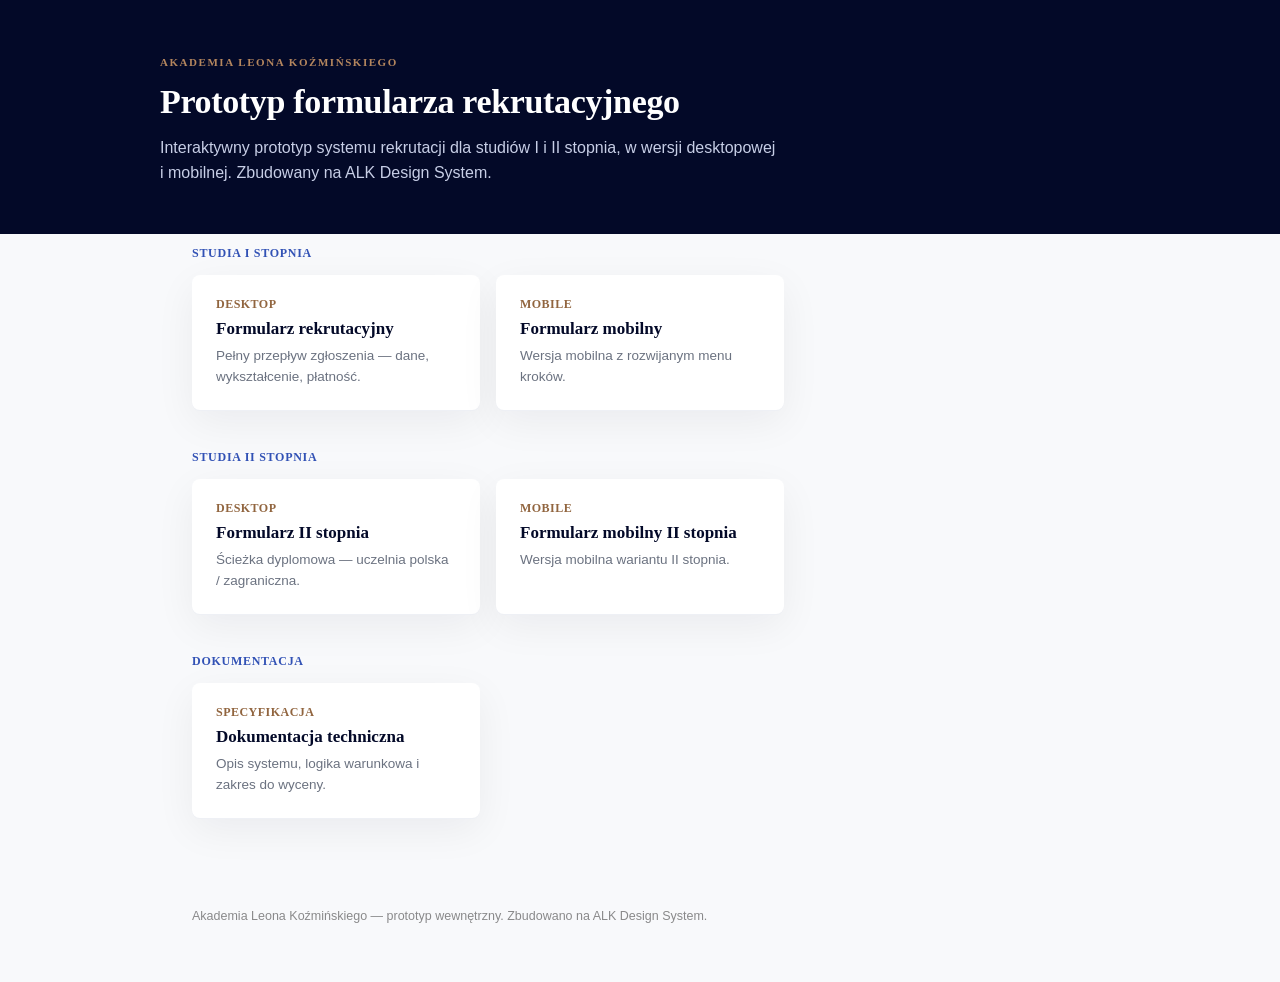
==== index.html @ 892fb426 "Add files via upload" ====
<!DOCTYPE html>
<html lang="pl">
<head>
<meta charset="utf-8">
<meta name="viewport" content="width=device-width, initial-scale=1">
<title>ALK — Prototyp formularza rekrutacyjnego</title>
<link rel="stylesheet" href="_ds/alk-design-system-ae29057b-7f9b-48de-879c-d9b3e407c6e5/tokens/fonts.css">
<link rel="stylesheet" href="_ds/alk-design-system-ae29057b-7f9b-48de-879c-d9b3e407c6e5/tokens/colors.css">
<style>
  :root { color-scheme: light; }
  * { box-sizing: border-box; }
  body {
    margin: 0;
    background: #F8F9FB;
    font-family: var(--font-ui, "Open Sans", system-ui, sans-serif);
    color: #162447;
  }
  a { color: #A00332; text-decoration: none; }
  a:hover { text-decoration: underline; }
  header {
    background: #030928;
    color: #fff;
    padding: 56px 32px 48px;
  }
  .wrap { max-width: 960px; margin: 0 auto; }
  .eyebrow {
    font: 600 11px var(--font-ui, "Open Sans"); letter-spacing: 0.14em;
    text-transform: uppercase; color: #B4865E; margin: 0 0 14px;
  }
  h1 { font: 600 34px/1.2 var(--font-ui, "Open Sans"); margin: 0 0 12px; letter-spacing: -0.01em; }
  header p { font: 16px/1.6 var(--font-form, "Roboto", sans-serif); color: #C7CEE6; margin: 0; max-width: 620px; }
  main { max-width: 960px; margin: -28px auto 64px; padding: 0 32px; }
  .section-label {
    font: 600 12px var(--font-ui, "Open Sans"); letter-spacing: 0.06em; text-transform: uppercase;
    color: #3252B5; margin: 40px 0 14px;
  }
  .grid { display: grid; grid-template-columns: repeat(auto-fill, minmax(280px, 1fr)); gap: 16px; }
  .card {
    display: flex; flex-direction: column; gap: 6px;
    background: #fff; padding: 22px 24px; border-radius: 8px;
    box-shadow: 0 1px 0 #eef0f5, 0 12px 40px rgba(3,9,40,0.06);
    text-decoration: none; color: inherit;
    transition: box-shadow .16s cubic-bezier(.4,0,.2,1), transform .16s cubic-bezier(.4,0,.2,1);
  }
  .card:hover { box-shadow: 0 1px 0 #eef0f5, 0 16px 48px rgba(3,9,40,0.12); transform: translateY(-2px); text-decoration: none; }
  .card .k { font: 600 12px var(--font-ui, "Open Sans"); letter-spacing: 0.04em; text-transform: uppercase; color: #91653F; }
  .card .t { font: 600 17px/1.3 var(--font-ui, "Open Sans"); color: #030928; }
  .card .d { font: 13.5px/1.55 var(--font-form, "Roboto", sans-serif); color: #6b7280; }
  footer { max-width: 960px; margin: 0 auto; padding: 24px 32px 56px; font: 12.5px/1.6 var(--font-form, "Roboto", sans-serif); color: #89898A; }
</style>
</head>
<body>
  <header>
    <div class="wrap">
      <p class="eyebrow">Akademia Leona Koźmińskiego</p>
      <h1>Prototyp formularza rekrutacyjnego</h1>
      <p>Interaktywny prototyp systemu rekrutacji dla studiów I i II stopnia, w wersji desktopowej i mobilnej. Zbudowany na ALK Design System.</p>
    </div>
  </header>
  <main>
    <div class="section-label">Studia I stopnia</div>
    <div class="grid">
      <a class="card" href="FormPrototype.dc.html">
        <span class="k">Desktop</span>
        <span class="t">Formularz rekrutacyjny</span>
        <span class="d">Pełny przepływ zgłoszenia — dane, wykształcenie, płatność.</span>
      </a>
      <a class="card" href="Formularz%20mobilny.dc.html">
        <span class="k">Mobile</span>
        <span class="t">Formularz mobilny</span>
        <span class="d">Wersja mobilna z rozwijanym menu kroków.</span>
      </a>
    </div>

    <div class="section-label">Studia II stopnia</div>
    <div class="grid">
      <a class="card" href="Formularz%20II%20stopnia.dc.html">
        <span class="k">Desktop</span>
        <span class="t">Formularz II stopnia</span>
        <span class="d">Ścieżka dyplomowa — uczelnia polska / zagraniczna.</span>
      </a>
      <a class="card" href="Formularz%20mobilny%20II%20stopnia.dc.html">
        <span class="k">Mobile</span>
        <span class="t">Formularz mobilny II stopnia</span>
        <span class="d">Wersja mobilna wariantu II stopnia.</span>
      </a>
    </div>

    <div class="section-label">Dokumentacja</div>
    <div class="grid">
      <a class="card" href="Dokumentacja%20-%20formularz%20rekrutacyjny.dc.html">
        <span class="k">Specyfikacja</span>
        <span class="t">Dokumentacja techniczna</span>
        <span class="d">Opis systemu, logika warunkowa i zakres do wyceny.</span>
      </a>
    </div>
  </main>
  <footer>Akademia Leona Koźmińskiego — prototyp wewnętrzny. Zbudowano na ALK Design System.</footer>
</body>
</html>
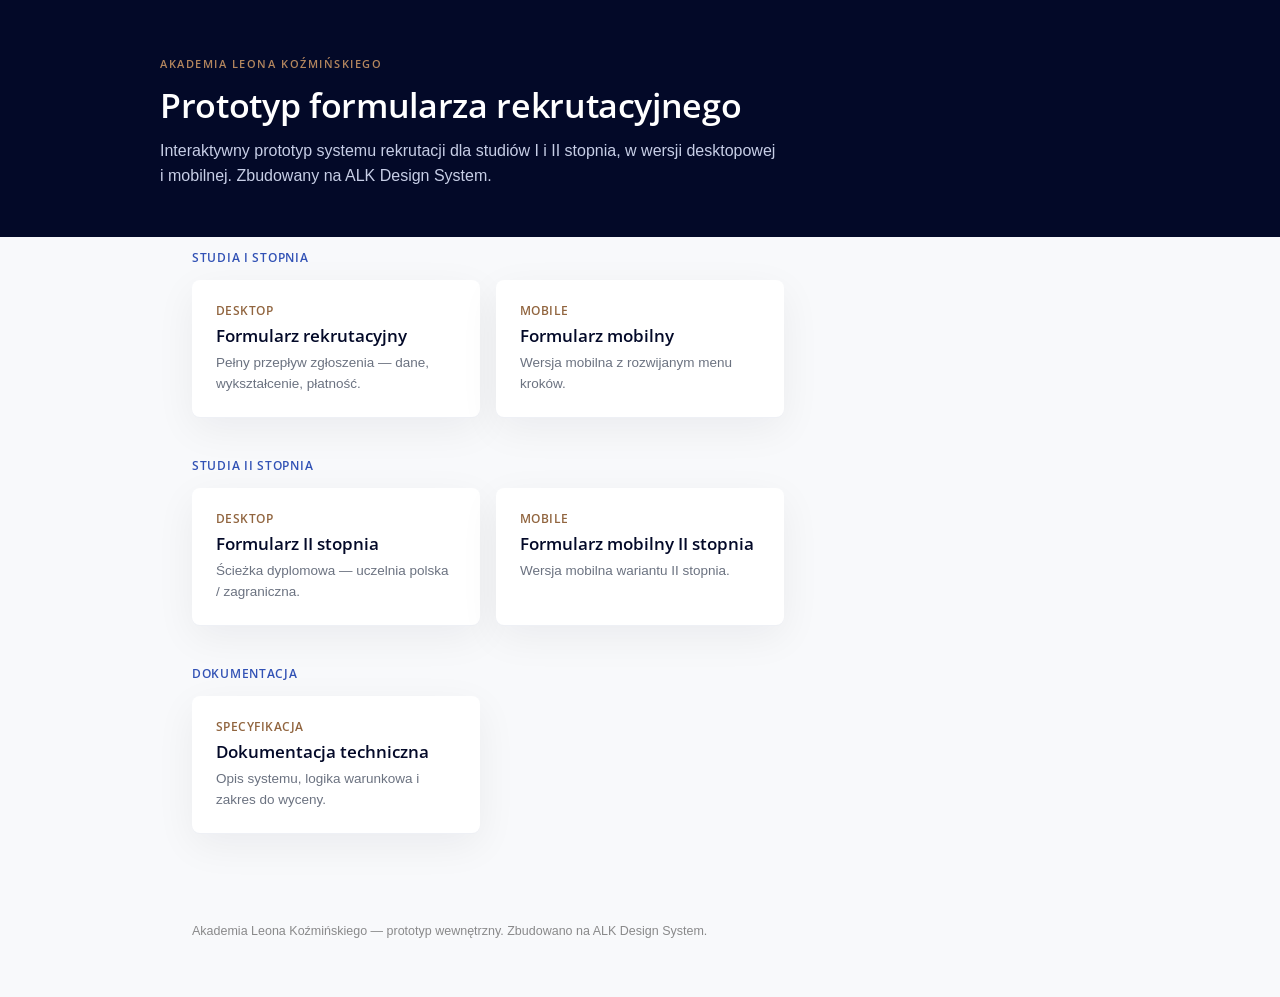
==== commit ab97a195: "Add files via upload" ====
--- a/index.html
+++ b/index.html
@@ -4,8 +4,8 @@
 <meta charset="utf-8">
 <meta name="viewport" content="width=device-width, initial-scale=1">
 <title>ALK — Prototyp formularza rekrutacyjnego</title>
-<link rel="stylesheet" href="_ds/alk-design-system-ae29057b-7f9b-48de-879c-d9b3e407c6e5/tokens/fonts.css">
-<link rel="stylesheet" href="_ds/alk-design-system-ae29057b-7f9b-48de-879c-d9b3e407c6e5/tokens/colors.css">
+<link rel="stylesheet" href="fonts.css">
+<link rel="stylesheet" href="colors.css">
 <style>
   :root { color-scheme: light; }
   * { box-sizing: border-box; }
@@ -49,6 +49,16 @@
   footer { max-width: 960px; margin: 0 auto; padding: 24px 32px 56px; font: 12.5px/1.6 var(--font-form, "Roboto", sans-serif); color: #89898A; }
 </style>
 </head>
+<template id="__bundler_thumbnail" data-bg-color="#030928">
+  <svg viewBox="0 0 1200 800" xmlns="http://www.w3.org/2000/svg">
+    <rect width="1200" height="800" fill="#030928"/>
+    <rect x="360" y="250" width="480" height="70" rx="8" fill="#A00332"/>
+    <rect x="360" y="360" width="300" height="26" rx="6" fill="#3252B5"/>
+    <rect x="360" y="410" width="480" height="16" rx="6" fill="#C7CEE6" opacity="0.5"/>
+    <rect x="360" y="440" width="420" height="16" rx="6" fill="#C7CEE6" opacity="0.35"/>
+    <text x="600" y="180" font-family="Georgia, serif" font-size="120" fill="#B4865E" text-anchor="middle" font-weight="700">ALK</text>
+  </svg>
+</template>
 <body>
   <header>
     <div class="wrap">
--- a/fonts.css
+++ b/fonts.css
@@ -0,0 +1,6 @@
+/* ALK — Webfonts
+   Open Sans is the single typeface across the whole system:
+   headings, CTAs, form labels/values, numeric display and editorial italics
+   all use Open Sans (varying weight/style). */
+
+@import url('https://fonts.googleapis.com/css2?family=Open+Sans:ital,wght@0,300;0,400;0,600;0,700;0,800;1,400;1,600;1,700&display=swap');
--- a/colors.css
+++ b/colors.css
@@ -0,0 +1,74 @@
+/* ALK — Color tokens
+   Extracted verbatim from the "Colors" section of LP TDJ-form.fig.
+   Base ramps (Red / Blue / Grayscale) + brand names + semantic aliases. */
+
+:root {
+  /* ---- Brand ---- */
+  --alk-deep-waters: #030928;   /* rgb(3,9,40)     — primary dark, ink */
+  --alk-alumni:      #162447;   /* rgb(22,36,71)   — secondary navy */
+  --alk-space:       #f2f5ff;   /* rgb(242,245,255)— light brand bg / on-dark text */
+  --alk-rubber:      #91653f;   /* rgb(145,101,63) — warm accent (light) */
+  --alk-rubber-dark: #b4865e;   /* rgb(180,134,94) — warm accent (dark mode) */
+
+  /* ---- Red ramp (primary action) ---- */
+  --alk-red-75:  #d69fac;   /* rgb(214,159,172) */
+  --alk-red-100: #c57789;   /* rgb(197,119,137) */
+  --alk-red-200: #a00332;   /* rgb(160,3,50)   — Color_button_new / primary CTA */
+  --alk-red-300: #9b1534;   /* rgb(155,21,52) */
+  --alk-red-400: #6d0f24;   /* rgb(109,15,36) */
+  --alk-red-500: #5f0d20;   /* rgb(95,13,32) */
+  --alk-red-hover: #8a022b; /* rgb(138,2,43)   — CTA hover */
+
+  /* ---- Blue ramp (accent / links) ---- */
+  --alk-blue-75:  #abb8df;   /* rgb(171,184,223) */
+  --alk-blue-100: #899bd2;   /* rgb(137,155,210) */
+  --alk-blue-300: #3352b1;   /* rgb(51,82,177) */
+  --alk-blue-400: #24397c;   /* rgb(36,57,124) */
+  --alk-blue-500: #1f326c;   /* rgb(31,50,108) */
+  --alk-blue-label: #3252b5; /* rgb(50,82,181) — active tab label */
+
+  /* ---- Grayscale (navy-tinted neutrals) ---- */
+  --alk-white: #ffffff;
+  --alk-gray-75:  #a0a5b3;   /* rgb(160,165,179) */
+  --alk-gray-100: #788094;   /* rgb(120,128,148) */
+  --alk-gray-300: #172446;   /* rgb(23,36,70) */
+  --alk-gray-400: #101931;   /* rgb(16,25,49) */
+  --alk-gray-500: #0e162b;   /* rgb(14,22,43) */
+  --alk-black: #000000;
+
+  /* ---- Functional neutrals (from component specs) ---- */
+  --alk-ink:            #202020;  /* rgb(32,32,32)   — label & value text */
+  --alk-placeholder:    #89898a;  /* rgb(137,137,138)— placeholder / muted */
+  --alk-surface:        #ffffff;
+  --alk-surface-subtle: #f8f9fb;  /* rgb(248,249,251)— page / tag fill */
+  --alk-border:         #d8d8da;  /* rgb(216,216,218)— input border */
+  --alk-border-subtle:  #ebeef7;  /* rgb(235,238,247)— tab border */
+  --alk-border-tag:     #e9e9eb;  /* rgb(233,233,235)— tag border */
+  --alk-border-swatch:  #e9ebf8;  /* rgb(233,235,248)— specimen outline */
+
+  /* ---- Semantic states ---- */
+  --alk-focus:   #2c71f6;   /* rgb(44,113,246) — active/focus ring */
+  --alk-error:   #f73b3b;   /* rgb(247,59,59)  — error border & text */
+  --alk-success: #17b530;   /* rgb(23,181,48)  — success */
+
+  /* ---- Semantic aliases (use these in components) ---- */
+  --text-primary:      var(--alk-ink);
+  --text-muted:        var(--alk-placeholder);
+  --text-on-brand:     var(--alk-space);
+  --text-link:         var(--alk-blue-label);
+  --text-error:        var(--alk-error);
+
+  --surface-page:      var(--alk-surface-subtle);
+  --surface-card:      var(--alk-surface);
+  --surface-brand:     var(--alk-deep-waters);
+  --surface-space:     var(--alk-space);
+
+  --border-input:      var(--alk-border);
+  --border-input-active: var(--alk-focus);
+  --border-input-error:  var(--alk-error);
+
+  --action-primary:       var(--alk-red-200);
+  --action-primary-hover: var(--alk-red-hover);
+  --action-on-primary:    var(--alk-space);
+  --accent-warm:          var(--alk-rubber);
+}
